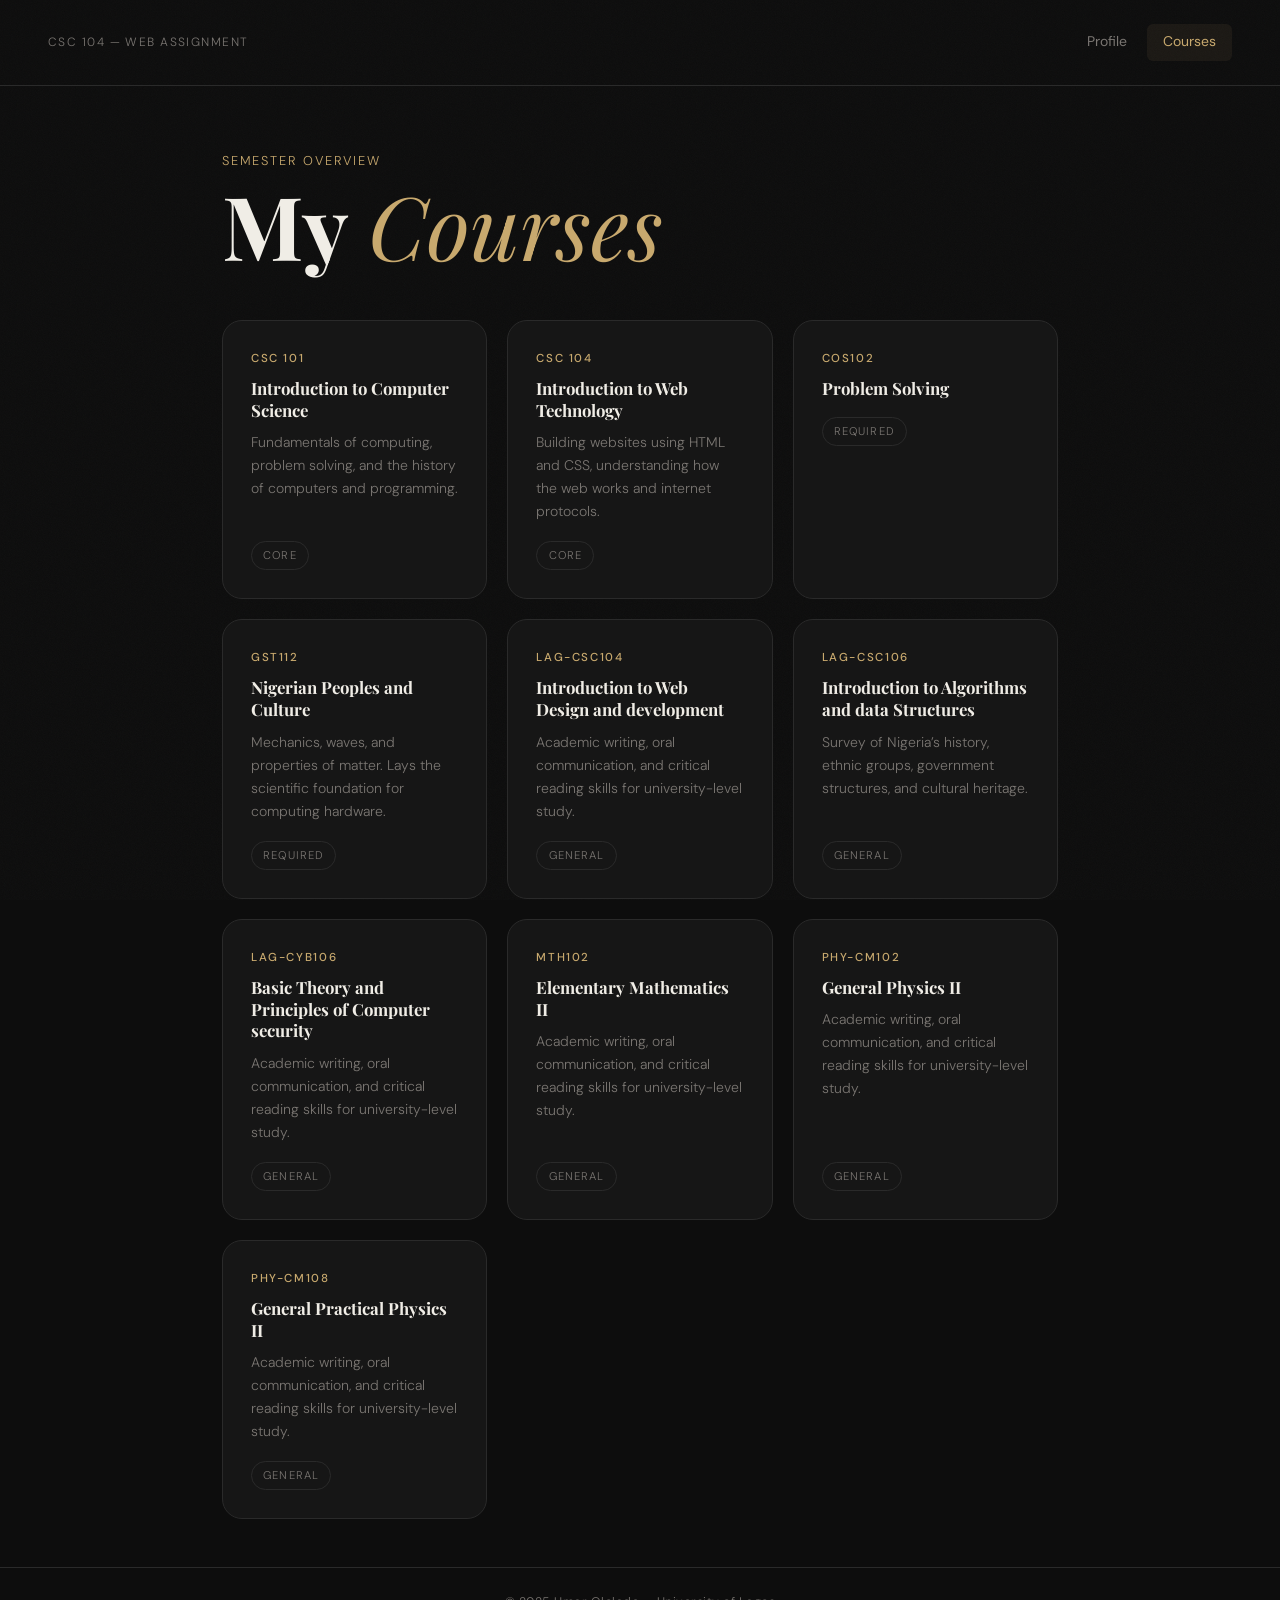
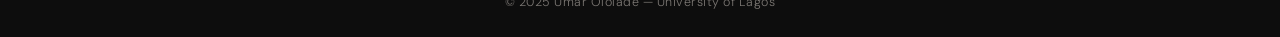
==== page2.html @ 58bc5356 "Created page2.html" ====
<!DOCTYPE html>
<html lang="en">
<head>
    <meta charset="UTF-8">
    <meta name="viewport" content="width=device-width, initial-scale=1.0">
    <title>Courses &mdash; Umar Ololade</title>
    <link rel="preconnect" href="https://fonts.googleapis.com">
    <link rel="preconnect" href="https://fonts.gstatic.com" crossorigin>
    <link href="https://fonts.googleapis.com/css2?family=Playfair+Display:ital,wght@0,700;1,400&family=DM+Sans:wght@300;400;500&display=swap" rel="stylesheet">
    <link rel="stylesheet" href="style.css">
</head>
<body>

    <div class="noise"></div>

    <header>
        <span class="header-tag">CSC 104 &mdash; Web Assignment</span>
        <nav>
            <a href="index.html" class="nav-link">Profile</a>
            <a href="more_info.html" class="nav-link active">Courses</a>
        </nav>
    </header>

    <main>
        <section class="page-title">
            <p class="greeting">Semester Overview</p>
            <h1>My <em>Courses</em></h1>
        </section>

        <section class="courses-grid">

            <div class="course-card">
                <div class="course-code">CSC 101</div>
                <h3>Introduction to Computer Science</h3>
                <p>Fundamentals of computing, problem solving, and the history of computers and programming.</p>
                <span class="course-tag">Core</span>
            </div>

            <div class="course-card">
                <div class="course-code">CSC 104</div>
                <h3>Introduction to Web Technology</h3>
                <p>Building websites using HTML and CSS, understanding how the web works and internet protocols.</p>
                <span class="course-tag">Core</span>
            </div>

            <div class="course-card">
                <div class="course-code">COS102</div>
                <h3>Problem Solving</h3>
                <!-- <p>Sets, logic, algebra, functions, and introductory calculus for science and engineering students.</p> -->
                <span class="course-tag">Required</span>
            </div>

            <div class="course-card">
                <div class="course-code">GST112</div>
                <h3>Nigerian Peoples and Culture</h3>
                <p>Mechanics, waves, and properties of matter. Lays the scientific foundation for computing hardware.</p>
                <span class="course-tag">Required</span>
            </div>

            <div class="course-card">
                <div class="course-code">LAG-CSC104</div>
                <h3>Introduction to Web Design and development</h3>
                <p>Academic writing, oral communication, and critical reading skills for university-level study.</p>
                <span class="course-tag">General</span>
            </div>

            <div class="course-card">
                <div class="course-code">LAG-CSC106</div>
                <h3>Introduction to Algorithms and data Structures</h3>
                <p>Survey of Nigeria&rsquo;s history, ethnic groups, government structures, and cultural heritage.</p>
                <span class="course-tag">General</span>
            </div>

            <div class="course-card">
                <div class="course-code">LAG-CYB106</div>
                <h3>Basic Theory and Principles of Computer security</h3>
                <p>Academic writing, oral communication, and critical reading skills for university-level study.</p>
                <span class="course-tag">General</span>
            </div>

            <div class="course-card">
                <div class="course-code">MTH102</div>
                <h3>Elementary Mathematics II</h3>
                <p>Academic writing, oral communication, and critical reading skills for university-level study.</p>
                <span class="course-tag">General</span>
            </div>

            <div class="course-card">
                <div class="course-code">PHY-CM102</div>
                <h3>General Physics II</h3>
                <p>Academic writing, oral communication, and critical reading skills for university-level study.</p>
                <span class="course-tag">General</span>
            </div>

            <div class="course-card">
                <div class="course-code">PHY-CM108</div>
                <h3>General Practical Physics II</h3>
                <p>Academic writing, oral communication, and critical reading skills for university-level study.</p>
                <span class="course-tag">General</span>
            </div>


        </section>
    </main>

    <footer>
        <span>&copy; 2025 Umar Ololade &mdash; University of Lagos</span>
    </footer>

</body>
</html>
---- style.css ----
/* ── Reset ── */
*, *::before, *::after { box-sizing: border-box; margin: 0; padding: 0; }

/* ── Tokens ── */
:root {
    --bg:        #0d0d0d;
    --surface:   #161616;
    --border:    #2a2a2a;
    --text:      #f0ede6;
    --muted:     #7a7672;
    --accent:    #c8a96e;
    --accent-dim:#8a6f3f;
    --radius-sm: 6px;
    --radius-md: 12px;
    --radius-lg: 20px;
    --font-display: 'Playfair Display', Georgia, serif;
    --font-body:    'DM Sans', system-ui, sans-serif;
    --transition: 0.22s ease;
}

/* ── Base ── */
html { scroll-behavior: smooth; }

body {
    background-color: var(--bg);
    color: var(--text);
    font-family: var(--font-body);
    font-size: 16px;
    line-height: 1.7;
    font-weight: 300;
    min-height: 100vh;
    display: flex;
    flex-direction: column;
    position: relative;
}

/* Subtle noise texture overlay */
.noise {
    position: fixed;
    inset: 0;
    pointer-events: none;
    z-index: 0;
    opacity: 0.03;
    background-image: url("data:image/svg+xml,%3Csvg viewBox='0 0 256 256' xmlns='http://www.w3.org/2000/svg'%3E%3Cfilter id='n'%3E%3CfeTurbulence type='fractalNoise' baseFrequency='0.9' numOctaves='4' stitchTiles='stitch'/%3E%3C/filter%3E%3Crect width='100%25' height='100%25' filter='url(%23n)'/%3E%3C/svg%3E");
    background-size: 200px 200px;
}

/* ── Header ── */
header {
    position: relative;
    z-index: 10;
    display: flex;
    align-items: center;
    justify-content: space-between;
    padding: 1.5rem 3rem;
    border-bottom: 1px solid var(--border);
}

.header-tag {
    font-size: 0.75rem;
    letter-spacing: 0.12em;
    text-transform: uppercase;
    color: var(--muted);
}

nav {
    display: flex;
    gap: 0.25rem;
}

.nav-link {
    display: inline-block;
    padding: 0.4rem 1rem;
    border-radius: var(--radius-sm);
    font-size: 0.875rem;
    font-weight: 400;
    color: var(--muted);
    text-decoration: none;
    transition: color var(--transition), background var(--transition);
}

.nav-link:hover {
    color: var(--text);
    background: var(--surface);
}

.nav-link.active {
    color: var(--accent);
    background: rgba(200, 169, 110, 0.08);
}

/* ── Main ── */
main {
    position: relative;
    z-index: 1;
    flex: 1;
    max-width: 900px;
    width: 100%;
    margin: 0 auto;
    padding: 4rem 2rem 3rem;
}

/* ── Hero (page 1) ── */
.hero {
    display: flex;
    align-items: center;
    justify-content: space-between;
    gap: 2rem;
    margin-bottom: 3.5rem;
}

.greeting {
    font-size: 0.8rem;
    letter-spacing: 0.14em;
    text-transform: uppercase;
    color: var(--accent);
    margin-bottom: 0.5rem;
}

h1 {
    font-family: var(--font-display);
    font-size: clamp(3rem, 8vw, 5.5rem);
    font-weight: 700;
    line-height: 1.05;
    color: var(--text);
    margin-bottom: 1rem;
}

h1 em {
    font-style: italic;
    font-weight: 400;
    color: var(--accent);
}

.tagline {
    font-size: 1rem;
    color: var(--muted);
    max-width: 320px;
}

/* Avatar */
.avatar-wrap {
    position: relative;
    flex-shrink: 0;
}

.avatar {
    width: 130px;
    height: 130px;
    border-radius: 50%;
    background: var(--surface);
    border: 1px solid var(--border);
    display: flex;
    align-items: center;
    justify-content: center;
    font-family: var(--font-display);
    font-size: 2.2rem;
    font-weight: 700;
    color: var(--accent);
    position: relative;
    z-index: 1;
}

.avatar-ring {
    position: absolute;
    inset: -8px;
    border-radius: 50%;
    border: 1px solid var(--accent-dim);
    opacity: 0.4;
}

/* ── Cards ── */
.cards {
    display: grid;
    grid-template-columns: 1fr 1fr;
    gap: 1.25rem;
    margin-bottom: 2.5rem;
}

.card {
    background: var(--surface);
    border: 1px solid var(--border);
    border-radius: var(--radius-lg);
    padding: 1.75rem;
    transition: border-color var(--transition);
}

.card:hover { border-color: #3a3a3a; }

.card-label {
    display: inline-block;
    font-size: 0.7rem;
    letter-spacing: 0.14em;
    text-transform: uppercase;
    color: var(--accent);
    margin-bottom: 0.9rem;
}

.card p {
    color: var(--muted);
    font-size: 0.95rem;
    line-height: 1.75;
}

/* Details list */
.details-list {
    list-style: none;
    display: flex;
    flex-direction: column;
    gap: 0.85rem;
}

.details-list li {
    display: flex;
    justify-content: space-between;
    align-items: baseline;
    font-size: 0.9rem;
    padding-bottom: 0.85rem;
    border-bottom: 1px solid var(--border);
}

.details-list li:last-child {
    border-bottom: none;
    padding-bottom: 0;
}

.detail-key { color: var(--muted); }
.detail-val { font-weight: 500; color: var(--text); }

/* CTA */
.cta-wrap { text-align: center; }

.cta-btn {
    display: inline-block;
    padding: 0.9rem 2.5rem;
    background: var(--accent);
    color: #0d0d0d;
    border-radius: var(--radius-md);
    font-family: var(--font-body);
    font-size: 0.9rem;
    font-weight: 500;
    text-decoration: none;
    letter-spacing: 0.02em;
    transition: opacity var(--transition), transform var(--transition);
}

.cta-btn:hover {
    opacity: 0.88;
    transform: translateY(-1px);
}

/* ── Page 2 ── */
.page-title { margin-bottom: 3rem; }

.courses-grid {
    display: grid;
    grid-template-columns: repeat(auto-fill, minmax(260px, 1fr));
    gap: 1.25rem;
}

.course-card {
    background: var(--surface);
    border: 1px solid var(--border);
    border-radius: var(--radius-lg);
    padding: 1.75rem;
    display: flex;
    flex-direction: column;
    gap: 0.6rem;
    transition: border-color var(--transition), transform var(--transition);
}

.course-card:hover {
    border-color: var(--accent-dim);
    transform: translateY(-2px);
}

.course-code {
    font-size: 0.72rem;
    font-weight: 500;
    letter-spacing: 0.14em;
    text-transform: uppercase;
    color: var(--accent);
}

.course-card h3 {
    font-family: var(--font-display);
    font-size: 1.05rem;
    font-weight: 700;
    color: var(--text);
    line-height: 1.3;
}

.course-card p {
    font-size: 0.875rem;
    color: var(--muted);
    line-height: 1.65;
    flex: 1;
}

.course-tag {
    align-self: flex-start;
    font-size: 0.7rem;
    letter-spacing: 0.1em;
    text-transform: uppercase;
    padding: 0.25rem 0.7rem;
    border-radius: 100px;
    border: 1px solid var(--border);
    color: var(--muted);
    margin-top: 0.5rem;
}

/* ── Footer ── */
footer {
    position: relative;
    z-index: 1;
    text-align: center;
    padding: 1.5rem;
    border-top: 1px solid var(--border);
    font-size: 0.78rem;
    color: var(--muted);
    letter-spacing: 0.04em;
}

/* ── Responsive ── */
@media (max-width: 650px) {
    header { padding: 1.25rem 1.5rem; }
    main { padding: 2.5rem 1.5rem 2rem; }

    .hero { flex-direction: column-reverse; align-items: flex-start; }
    .avatar { width: 90px; height: 90px; font-size: 1.6rem; }
    .avatar-ring { inset: -6px; }

    .cards { grid-template-columns: 1fr; }
}
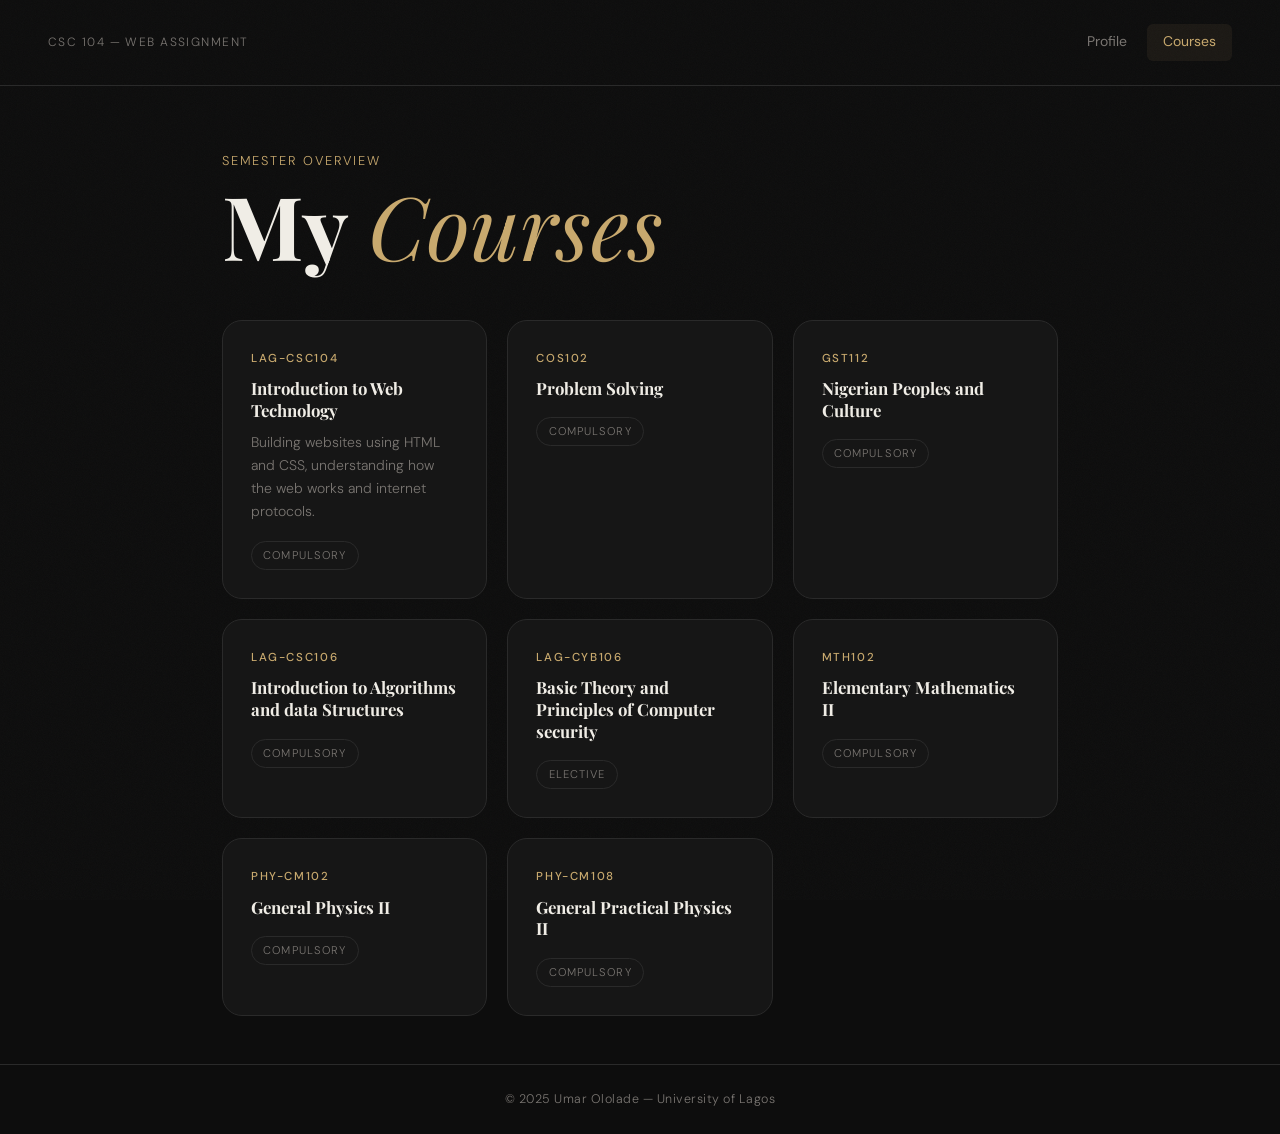
==== commit 2aec92a5: "Gave courses categories of compulsory and elective" ====
--- a/page2.html
+++ b/page2.html
@@ -30,73 +30,52 @@
         <section class="courses-grid">
 
             <div class="course-card">
-                <div class="course-code">CSC 101</div>
-                <h3>Introduction to Computer Science</h3>
-                <p>Fundamentals of computing, problem solving, and the history of computers and programming.</p>
-                <span class="course-tag">Core</span>
-            </div>
-
-            <div class="course-card">
-                <div class="course-code">CSC 104</div>
+                <div class="course-code">LAG-CSC104</div>
                 <h3>Introduction to Web Technology</h3>
                 <p>Building websites using HTML and CSS, understanding how the web works and internet protocols.</p>
-                <span class="course-tag">Core</span>
+                <span class="course-tag">Compulsory</span>
             </div>
 
             <div class="course-card">
                 <div class="course-code">COS102</div>
                 <h3>Problem Solving</h3>
-                <!-- <p>Sets, logic, algebra, functions, and introductory calculus for science and engineering students.</p> -->
-                <span class="course-tag">Required</span>
+                <span class="course-tag">Compulsory</span>
             </div>
 
             <div class="course-card">
                 <div class="course-code">GST112</div>
                 <h3>Nigerian Peoples and Culture</h3>
-                <p>Mechanics, waves, and properties of matter. Lays the scientific foundation for computing hardware.</p>
-                <span class="course-tag">Required</span>
-            </div>
-
-            <div class="course-card">
-                <div class="course-code">LAG-CSC104</div>
-                <h3>Introduction to Web Design and development</h3>
-                <p>Academic writing, oral communication, and critical reading skills for university-level study.</p>
-                <span class="course-tag">General</span>
+                <span class="course-tag">Compulsory</span>
             </div>
 
             <div class="course-card">
                 <div class="course-code">LAG-CSC106</div>
                 <h3>Introduction to Algorithms and data Structures</h3>
-                <p>Survey of Nigeria&rsquo;s history, ethnic groups, government structures, and cultural heritage.</p>
-                <span class="course-tag">General</span>
+                <span class="course-tag">Compulsory</span>
             </div>
 
             <div class="course-card">
                 <div class="course-code">LAG-CYB106</div>
                 <h3>Basic Theory and Principles of Computer security</h3>
-                <p>Academic writing, oral communication, and critical reading skills for university-level study.</p>
-                <span class="course-tag">General</span>
+                <span class="course-tag">Elective</span>
             </div>
 
             <div class="course-card">
                 <div class="course-code">MTH102</div>
                 <h3>Elementary Mathematics II</h3>
-                <p>Academic writing, oral communication, and critical reading skills for university-level study.</p>
-                <span class="course-tag">General</span>
+                <span class="course-tag">Compulsory</span>
             </div>
 
             <div class="course-card">
                 <div class="course-code">PHY-CM102</div>
                 <h3>General Physics II</h3>
-                <p>Academic writing, oral communication, and critical reading skills for university-level study.</p>
-                <span class="course-tag">General</span>
+                <span class="course-tag">Compulsory</span>
             </div>
 
             <div class="course-card">
                 <div class="course-code">PHY-CM108</div>
                 <h3>General Practical Physics II</h3>
-                <p>Academic writing, oral communication, and critical reading skills for university-level study.</p>
-                <span class="course-tag">General</span>
+                <span class="course-tag">Compulsory</span>
             </div>
 
 
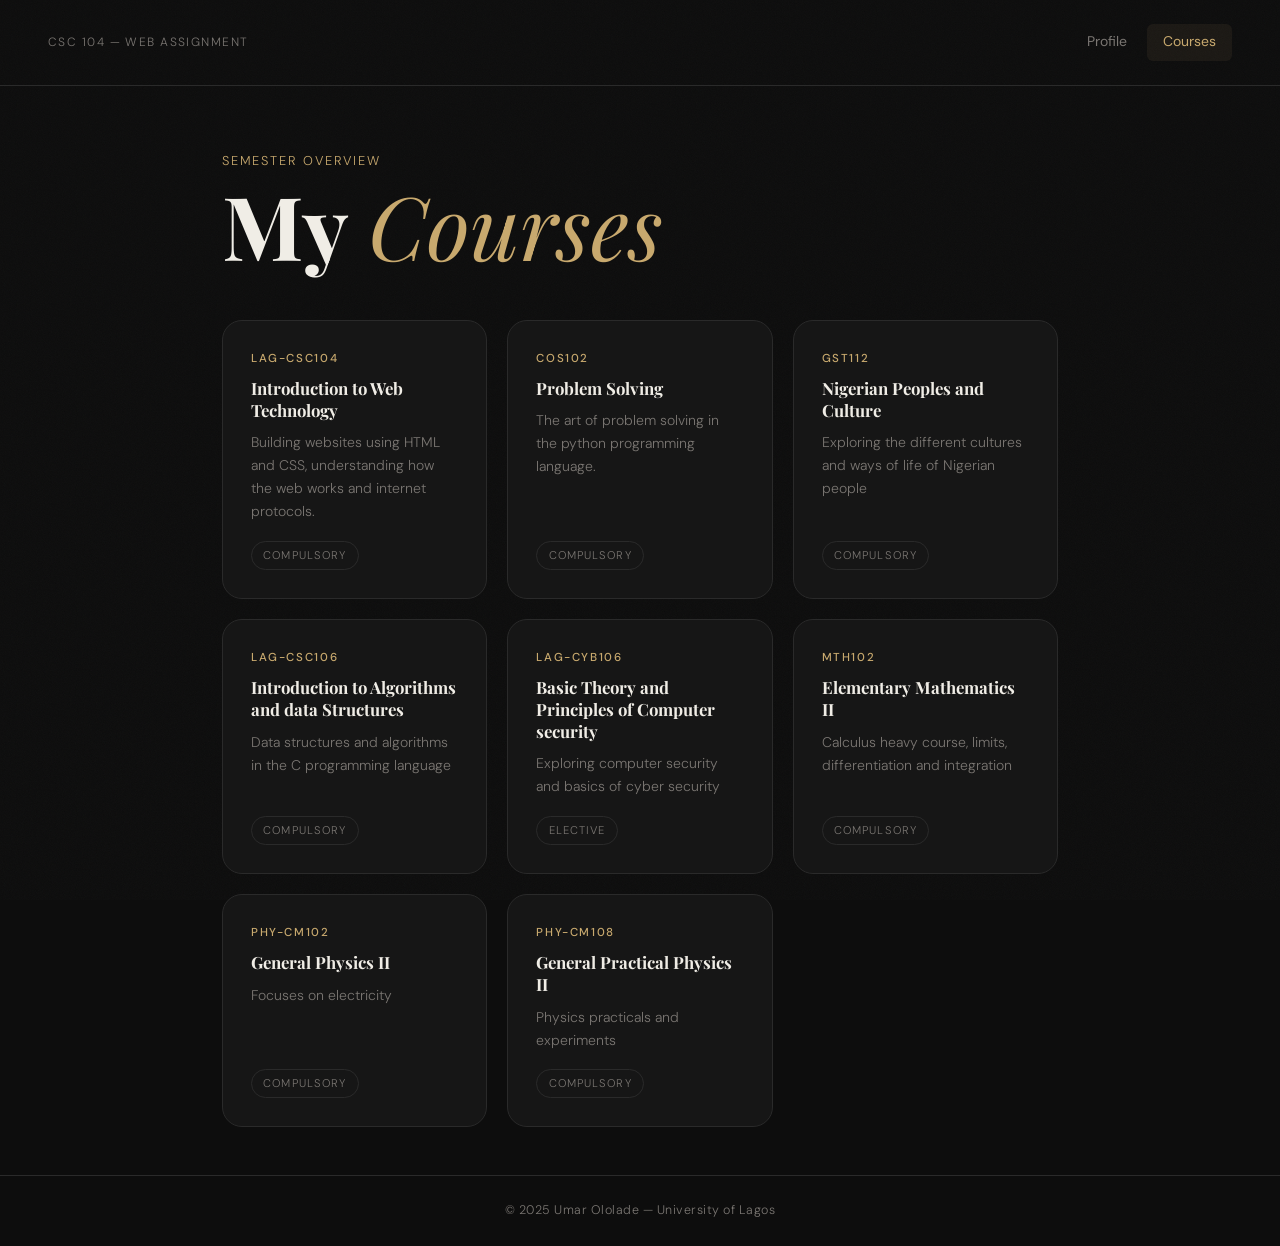
==== commit e1ab7ad1: "Added extra description to the courses" ====
--- a/page2.html
+++ b/page2.html
@@ -39,42 +39,49 @@
             <div class="course-card">
                 <div class="course-code">COS102</div>
                 <h3>Problem Solving</h3>
+                <p>The art of problem solving in the python programming language.</p>
                 <span class="course-tag">Compulsory</span>
             </div>
 
             <div class="course-card">
                 <div class="course-code">GST112</div>
                 <h3>Nigerian Peoples and Culture</h3>
+                <p>Exploring the different cultures and ways of life of Nigerian people</p>
                 <span class="course-tag">Compulsory</span>
             </div>
 
             <div class="course-card">
                 <div class="course-code">LAG-CSC106</div>
                 <h3>Introduction to Algorithms and data Structures</h3>
+                <p>Data structures and algorithms in the C programming language</p>
                 <span class="course-tag">Compulsory</span>
             </div>
 
             <div class="course-card">
                 <div class="course-code">LAG-CYB106</div>
                 <h3>Basic Theory and Principles of Computer security</h3>
+                <p>Exploring computer security and basics of cyber security</p>
                 <span class="course-tag">Elective</span>
             </div>
 
             <div class="course-card">
                 <div class="course-code">MTH102</div>
                 <h3>Elementary Mathematics II</h3>
+                <p>Calculus heavy course, limits, differentiation and integration</p>
                 <span class="course-tag">Compulsory</span>
             </div>
 
             <div class="course-card">
                 <div class="course-code">PHY-CM102</div>
                 <h3>General Physics II</h3>
+                <p>Focuses on electricity</p>
                 <span class="course-tag">Compulsory</span>
             </div>
 
             <div class="course-card">
                 <div class="course-code">PHY-CM108</div>
                 <h3>General Practical Physics II</h3>
+                <p>Physics practicals and experiments</p>
                 <span class="course-tag">Compulsory</span>
             </div>
 
